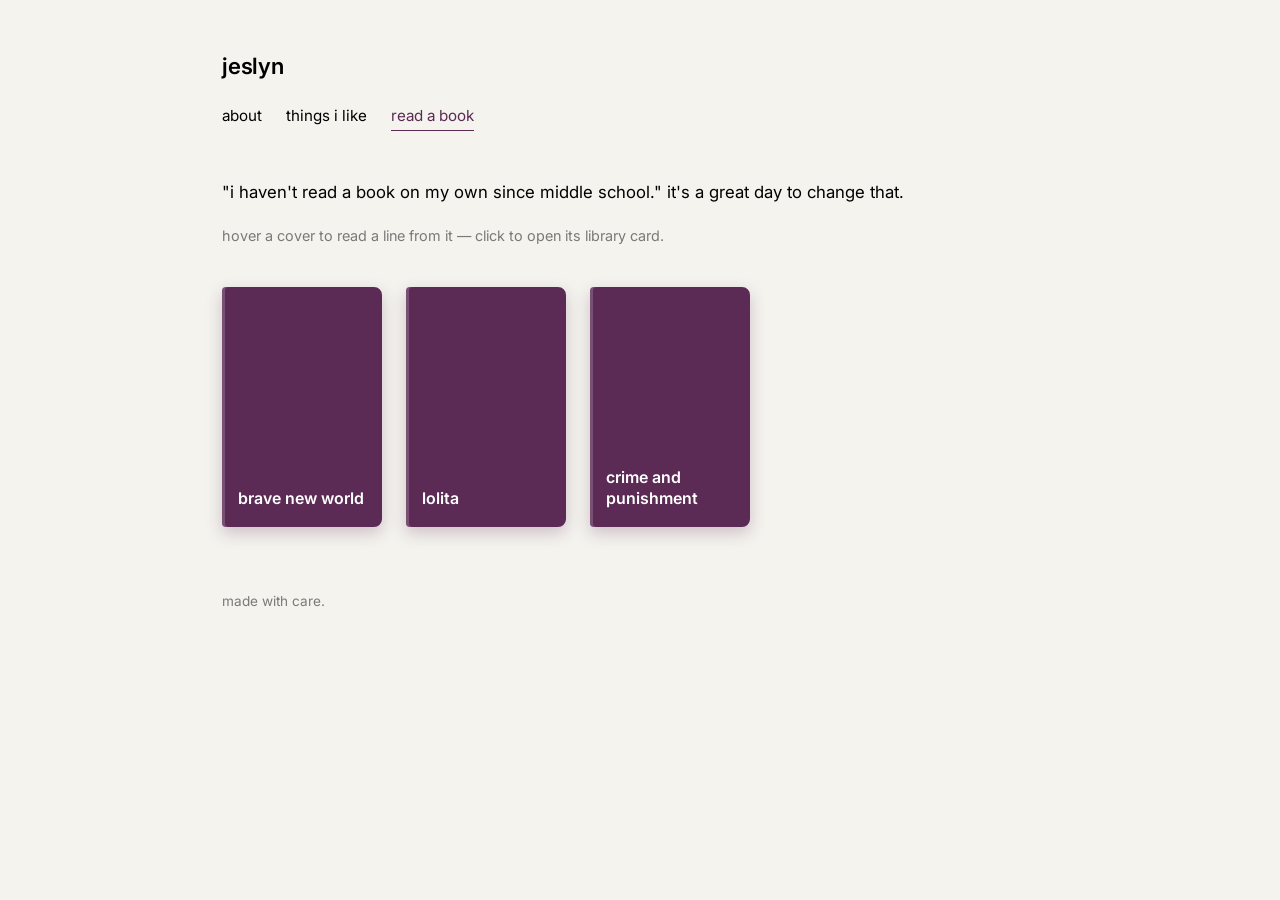
==== read-a-book.html @ bc298bff "static frontend" ====
<!DOCTYPE html>
<html lang="en">
<head>
  <meta charset="UTF-8" />
  <meta name="viewport" content="width=device-width, initial-scale=1.0" />
  <title>read a book</title>
  <link rel="preconnect" href="https://fonts.googleapis.com" />
  <link rel="preconnect" href="https://fonts.gstatic.com" crossorigin />
  <link href="https://fonts.googleapis.com/css2?family=Inter:wght@400;500;600&display=swap" rel="stylesheet" />
  <link rel="stylesheet" href="styles.css" />
</head>
<body>
  <div class="site">
    <header class="masthead">
      <a class="brand" href="index.html">jeslyn</a>
      <nav class="nav">
        <a href="index.html">about</a>
        <a href="things-i-like.html">things i like</a>
        <a href="read-a-book.html" class="active">read a book</a>
      </nav>
    </header>

    <main>
      <div class="prose book-blurb">
        <p>"i haven't read a book on my own since middle school." it's a great day to change that.</p>
        <p class="book-hint">hover a cover to read a line from it — click to open its library card.</p>
      </div>

      <section class="shelf" id="shelf" aria-label="book covers"></section>
    </main>

    <footer class="footer">
      <p>made with care.</p>
    </footer>
  </div>

  <div class="lib-overlay" id="overlay" hidden>
    <div class="lib-card" id="libCard" role="dialog" aria-modal="true" aria-label="library card">
      <button class="lib-close" id="libClose" aria-label="close">close</button>
      <div class="lib-head">library card</div>
      <h2 class="lib-title" id="libTitle"></h2>
      <dl class="lib-meta" id="libMeta"></dl>
      <div class="lib-detail">
        <h4>synopsis</h4>
        <p id="libSynopsis"></p>
        <h4>recommended for</h4>
        <p id="libRecommend"></p>
      </div>
    </div>
  </div>

  <script>
    /* =========================================================
       TO ADD A BOOK: copy the block between the ---- lines,
       paste it above the "];" at the bottom of this list, and
       fill in your own values.
         cover -> optional image url; leave "" for a purple cover
         quote -> the line shown when you hover the cover

       ----------------------------------------------------------
      {
        title: "",
        author: "",
        pages: 0,
        words: 0,
        genre: "",
        cover: "",
        quote: "",
        synopsis: "",
        recommend: ""
      },
       ----------------------------------------------------------
       ========================================================= */
    const books = [
      {
        title: "brave new world",
        author: "aldous huxley",
        pages: 311,
        words: 64531,
        genre: "dystopian fiction",
        cover: "",
        quote: "i don't want comfort. i want poetry, i want real danger, i want freedom.",
        synopsis: "a world engineered for stability through conditioning, consumption, and a drug called soma — until a few people start to feel the cost of frictionless happiness.",
        recommend: "anyone who's ever wondered whether comfort and freedom can actually coexist."
      },
      {
        title: "lolita",
        author: "vladimir nabokov",
        pages: 336,
        words: 112473,
        genre: "literary fiction",
        cover: "",
        quote: "lolita, light of my life, fire of my loins.",
        synopsis: "an unreliable narrator's confession that dazzles with language while describing something monstrous — a novel about obsession, self-deception, and the seductiveness of prose.",
        recommend: "readers who want to argue with a narrator on every single page."
      },
      {
        title: "crime and punishment",
        author: "fyodor dostoevsky",
        pages: 671,
        words: 211591,
        genre: "psychological fiction",
        cover: "",
        quote: "to go wrong in one's own way is better than to go right in someone else's.",
        synopsis: "a destitute ex-student talks himself into a murder, then spends the rest of the book unraveling under the weight of his own conscience.",
        recommend: "anyone drawn to guilt, redemption, and long feverish walks through the city."
      }
    ];

    const shelf = document.getElementById("shelf");
    const overlay = document.getElementById("overlay");

    books.forEach((book) => {
      const cover = document.createElement("button");
      cover.className = "cover";
      cover.type = "button";
      cover.setAttribute("aria-label", book.title);

      const inner = document.createElement("div");
      inner.className = "cover-inner";

      const front = document.createElement("div");
      front.className = "cover-face cover-front";
      if (book.cover) {
        front.classList.add("cover-front--image");
        front.style.backgroundImage = "url('" + book.cover + "')";
      } else {
        front.innerHTML = '<span class="cover-title">' + book.title + "</span>";
      }

      const back = document.createElement("div");
      back.className = "cover-face cover-back";
      back.innerHTML = '<p class="cover-quote">' + (book.quote ? "\u201c" + book.quote + "\u201d" : book.title) + "</p>";

      inner.appendChild(front);
      inner.appendChild(back);
      cover.appendChild(inner);
      cover.addEventListener("click", () => openCard(book));
      shelf.appendChild(cover);
    });

    function openCard(book) {
      document.getElementById("libTitle").textContent = book.title;
      document.getElementById("libMeta").innerHTML =
        row("author", book.author) +
        row("page count", book.pages.toLocaleString()) +
        row("word count", book.words.toLocaleString()) +
        row("genre", book.genre);
      document.getElementById("libSynopsis").textContent = book.synopsis;
      document.getElementById("libRecommend").textContent = book.recommend;
      overlay.hidden = false;
    }

    function row(label, value) {
      return '<div class="lib-row"><dt>' + label + "</dt><dd>" + value + "</dd></div>";
    }

    function closeCard() {
      overlay.hidden = true;
    }

    document.getElementById("libClose").addEventListener("click", closeCard);
    overlay.addEventListener("click", (e) => {
      if (e.target === overlay) closeCard();
    });
    document.addEventListener("keydown", (e) => {
      if (e.key === "Escape") closeCard();
    });
  </script>
</body>
</html>
---- styles.css ----
:root {
  --bg: #f4f3ee;
  --ink: #000000;
  --accent: #5b2a55;
}

* {
  margin: 0;
  padding: 0;
  box-sizing: border-box;
}

html {
  scroll-behavior: smooth;
}

body {
  background: var(--bg);
  color: var(--ink);
  font-family: "Inter", "Helvetica Neue", Helvetica, Arial, sans-serif;
  font-weight: 400;
  line-height: 1.6;
  text-transform: lowercase;
  -webkit-font-smoothing: antialiased;
  min-height: 100vh;
}

.site {
  max-width: 900px;
  margin: 0 auto;
  /* side padding grows/shrinks with the viewport for mobile friendliness */
  padding: clamp(2rem, 6vw, 3rem) clamp(1.15rem, 5vw, 2rem) 4rem;
}

/* header / nav */
.masthead {
  margin-bottom: 3rem;
}

.brand {
  font-size: 1.4rem;
  font-weight: 600;
  letter-spacing: -0.01em;
  color: var(--ink);
  text-decoration: none;
}

.nav {
  margin-top: 1.25rem;
  display: flex;
  gap: 1.5rem;
  flex-wrap: wrap;
}

.nav a {
  color: var(--ink);
  text-decoration: none;
  font-size: 0.95rem;
  padding-bottom: 2px;
  border-bottom: 1.5px solid transparent;
  transition: color 0.15s ease, border-color 0.15s ease;
}

.nav a:hover {
  color: var(--accent);
  border-bottom-color: var(--accent);
}

.nav a.active {
  color: var(--accent);
  border-bottom-color: var(--accent);
}

/* page content */
.page-title {
  font-size: 2.2rem;
  font-weight: 600;
  letter-spacing: -0.02em;
  margin-bottom: 1.5rem;
}

.prose {
  /* fill the content column and reflow with the screen instead of
     wrapping at a fixed character count */
  max-width: 100%;
  font-size: 1.05rem;
}

.prose p {
  margin-bottom: 1.1rem;
}

.prose a {
  color: var(--accent);
  text-decoration: underline;
  text-underline-offset: 3px;
}

/* things i like: simple bullet list */
.like-list {
  margin: 0;
  padding-left: 1.2rem;
  line-height: 2;
  font-size: 1.05rem;
}

.like-list a {
  color: var(--accent);
  text-decoration: none;
  border-bottom: 1px solid transparent;
}

.like-list a:hover {
  border-bottom-color: var(--accent);
}

/* board: pinterest-style masonry — equal-width columns that pack
   vertically, so the top of one card meets the bottom of the one above. */
.board {
  column-count: 3;
  column-gap: 1rem;
}

.card {
  break-inside: avoid;
  display: inline-block;
  width: 100%;
  margin-bottom: 1rem;
  background: #ffffff;
  border: 1px solid rgba(0, 0, 0, 0.06);
  border-radius: 14px;
  overflow: hidden;
  transition: transform 0.15s ease, box-shadow 0.15s ease;
}

.card:hover {
  transform: translateY(-3px);
  box-shadow: 0 8px 20px rgba(91, 42, 85, 0.12);
}

.card h3 {
  font-size: 1.1rem;
  font-weight: 600;
}

/* linked card: whole card is clickable */
.card--link {
  text-decoration: none;
  color: inherit;
  position: relative;
  display: block;
}

.card--link:hover h3 {
  color: var(--accent);
}

.card-arrow {
  position: absolute;
  top: 0.7rem;
  right: 0.85rem;
  font-size: 0.9rem;
  color: var(--accent);
}

/* expandable card: opens a modal with more info */
.card--expand {
  position: relative;
  display: block;
  border: none;
  cursor: pointer;
  font-family: inherit;
  text-transform: lowercase;
  text-align: left;
  color: inherit;
}

.card--expand:hover h3 {
  color: var(--accent);
}

.card-plus {
  position: absolute;
  top: 0.55rem;
  right: 0.8rem;
  font-size: 1.1rem;
  line-height: 1;
  color: var(--accent);
}

/* text card: title + text, hugs the width of its longest line */
.card--text {
  padding: 1.1rem 1.2rem;
}

.card--link.card--text h3,
.card--expand.card--text h3 {
  padding-right: 1rem;
}

.card--text h3 {
  margin-bottom: 0.4rem;
}

.card--text p {
  font-size: 0.92rem;
  color: rgba(0, 0, 0, 0.75);
}

.card--text:has(p) {
  margin-bottom: 0;
}

.card--text h3:only-child {
  margin-bottom: 0;
}

/* image card: the image sets the width, title sits underneath */
.card--image {
  padding: 0;
}

.card--image img {
  display: block;
  width: 100%;
  height: auto;
}

.card--image h3 {
  padding: 0.85rem 1.1rem 1.05rem;
}

/* 3d tilt card (see the pointermove handler in things-i-like.html) */
.card--3d {
  transform-style: preserve-3d;
  will-change: transform;
  transition: transform 0.12s ease, box-shadow 0.15s ease;
}

.card--3d:hover {
  box-shadow: 0 18px 40px rgba(91, 42, 85, 0.25);
}

/* generic pop-up modal (things i like) */
.modal-overlay {
  position: fixed;
  inset: 0;
  background: rgba(0, 0, 0, 0.4);
  display: flex;
  align-items: center;
  justify-content: center;
  padding: 1.5rem;
  z-index: 10;
}

.modal-overlay[hidden] {
  display: none;
}

.modal-card {
  background: #ffffff;
  border: 1px solid rgba(0, 0, 0, 0.08);
  border-radius: 16px;
  width: 100%;
  max-width: 420px;
  padding: 1.6rem 1.7rem 1.8rem;
  position: relative;
  box-shadow: 0 20px 50px rgba(0, 0, 0, 0.25);
  max-height: 85vh;
  overflow-y: auto;
}

.modal-close {
  position: absolute;
  top: 0.9rem;
  right: 1.1rem;
  border: none;
  background: none;
  color: rgba(0, 0, 0, 0.45);
  font-family: inherit;
  font-size: 0.8rem;
  text-transform: lowercase;
  cursor: pointer;
}

.modal-close:hover {
  color: var(--accent);
}

.modal-title {
  font-size: 1.5rem;
  font-weight: 600;
  letter-spacing: -0.01em;
  margin-bottom: 0.9rem;
}

.modal-body {
  font-size: 0.98rem;
  color: rgba(0, 0, 0, 0.78);
}

.modal-body p {
  margin-bottom: 0.9rem;
}

.modal-body p:last-child {
  margin-bottom: 0;
}

/* read a book */
.book-blurb {
  margin-bottom: 2.5rem;
}

.book-hint {
  font-size: 0.9rem;
  color: rgba(0, 0, 0, 0.5);
}

.shelf {
  display: flex;
  flex-wrap: wrap;
  gap: 1.5rem;
}

.cover {
  width: 160px;
  height: 240px;
  border: none;
  background: transparent;
  padding: 0;
  cursor: pointer;
  font-family: inherit;
  text-transform: lowercase;
  perspective: 1000px;
}

/* the flipping element: holds a front (cover) and back (quote) face */
.cover-inner {
  position: relative;
  width: 100%;
  height: 100%;
  transform-style: preserve-3d;
  transition: transform 0.55s cubic-bezier(0.2, 0.7, 0.2, 1);
}

.cover:hover .cover-inner,
.cover:focus-visible .cover-inner {
  transform: rotateY(180deg);
}

.cover-face {
  position: absolute;
  inset: 0;
  backface-visibility: hidden;
  -webkit-backface-visibility: hidden;
  border-radius: 4px 8px 8px 4px;
  overflow: hidden;
  box-shadow: inset 3px 0 0 rgba(255, 255, 255, 0.18), 0 6px 16px rgba(91, 42, 85, 0.25);
}

.cover-front {
  background: var(--accent);
  color: #ffffff;
  display: flex;
  align-items: flex-end;
  text-align: left;
  padding: 1.1rem 1rem;
}

.cover-front--image {
  background-size: cover;
  background-position: center;
  padding: 0;
}

.cover-back {
  background: #faf6ec;
  color: var(--accent);
  border: 1px solid rgba(91, 42, 85, 0.2);
  transform: rotateY(180deg);
  display: flex;
  align-items: center;
  justify-content: center;
  padding: 1.2rem 1.1rem;
}

.cover-title {
  font-size: 1rem;
  font-weight: 600;
  line-height: 1.3;
}

.cover-quote {
  font-size: 0.9rem;
  line-height: 1.5;
  font-style: italic;
  text-align: center;
}

/* library card modal */
.lib-overlay {
  position: fixed;
  inset: 0;
  background: rgba(0, 0, 0, 0.4);
  display: flex;
  align-items: center;
  justify-content: center;
  padding: 1.5rem;
  z-index: 10;
}

.lib-overlay[hidden] {
  display: none;
}

.lib-card {
  background: #faf6ec;
  border: 1px solid rgba(0, 0, 0, 0.12);
  border-radius: 6px;
  width: 100%;
  max-width: 400px;
  padding: 1.5rem 1.6rem 1.7rem;
  position: relative;
  cursor: pointer;
  box-shadow: 0 20px 50px rgba(0, 0, 0, 0.25);
  max-height: 85vh;
  overflow-y: auto;
}

.lib-close {
  position: absolute;
  top: 0.9rem;
  right: 1rem;
  border: none;
  background: none;
  color: rgba(0, 0, 0, 0.45);
  font-family: inherit;
  font-size: 0.8rem;
  text-transform: lowercase;
  cursor: pointer;
}

.lib-close:hover {
  color: var(--accent);
}

.lib-head {
  font-size: 0.72rem;
  letter-spacing: 0.18em;
  color: var(--accent);
  border-bottom: 1.5px solid var(--accent);
  padding-bottom: 0.5rem;
  margin-bottom: 0.9rem;
}

.lib-title {
  font-size: 1.4rem;
  font-weight: 600;
  letter-spacing: -0.01em;
  margin-bottom: 1rem;
}

.lib-meta {
  display: flex;
  flex-direction: column;
  gap: 0;
}

.lib-row {
  display: flex;
  justify-content: space-between;
  gap: 1rem;
  padding: 0.5rem 0;
  border-bottom: 1px dashed rgba(0, 0, 0, 0.15);
  font-size: 0.9rem;
}

.lib-row dt {
  color: rgba(0, 0, 0, 0.5);
}

.lib-row dd {
  text-align: right;
  font-weight: 500;
}

.lib-hint {
  margin-top: 1rem;
  font-size: 0.78rem;
  color: var(--accent);
}

.lib-detail {
  margin-top: 1.2rem;
  border-top: 1.5px solid var(--accent);
  padding-top: 1rem;
}

.lib-detail h4 {
  font-size: 0.72rem;
  letter-spacing: 0.1em;
  color: var(--accent);
  margin-bottom: 0.35rem;
}

.lib-detail p {
  font-size: 0.92rem;
  color: rgba(0, 0, 0, 0.78);
  margin-bottom: 1rem;
}

.lib-detail p:last-child {
  margin-bottom: 0;
}

/* placeholder page */
.placeholder {
  border: 1.5px dashed var(--accent);
  border-radius: 14px;
  padding: 2.5rem;
  text-align: center;
  color: var(--accent);
  font-size: 1.05rem;
  max-width: 60ch;
}

/* footer */
.footer {
  margin-top: 4rem;
  font-size: 0.85rem;
  color: rgba(0, 0, 0, 0.5);
}

@media (max-width: 720px) {
  .board {
    column-count: 2;
  }
}

@media (max-width: 460px) {
  .board {
    column-count: 1;
  }
  .page-title {
    font-size: 1.8rem;
  }
}
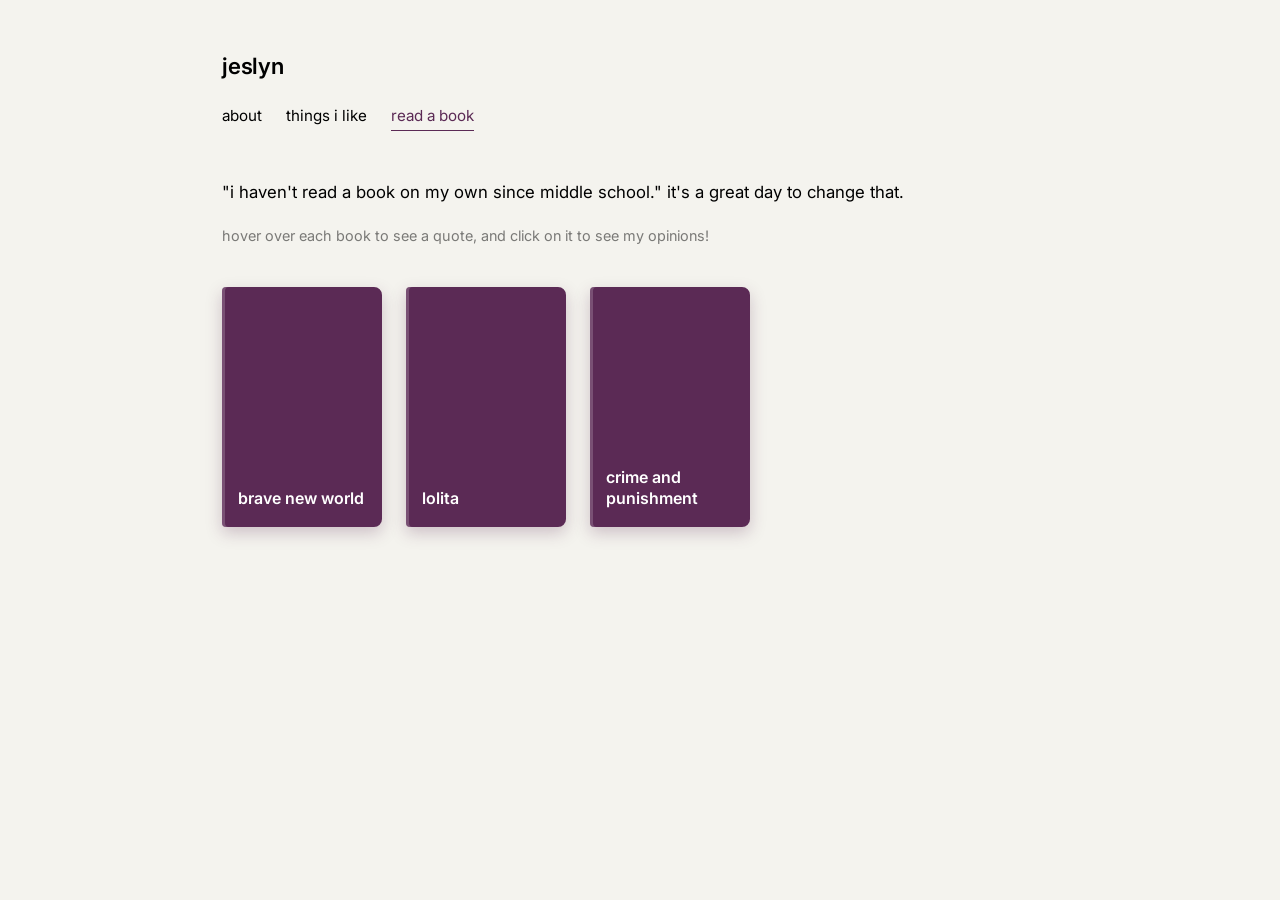
==== commit 4d59f81e: "get rid of footer" ====
--- a/read-a-book.html
+++ b/read-a-book.html
@@ -23,15 +23,12 @@
     <main>
       <div class="prose book-blurb">
         <p>"i haven't read a book on my own since middle school." it's a great day to change that.</p>
-        <p class="book-hint">hover a cover to read a line from it — click to open its library card.</p>
+        <p class="book-hint">hover over each book to see a quote, and click on it to see my opinions!</p>
       </div>
 
       <section class="shelf" id="shelf" aria-label="book covers"></section>
     </main>
 
-    <footer class="footer">
-      <p>made with care.</p>
-    </footer>
   </div>
 
   <div class="lib-overlay" id="overlay" hidden>
